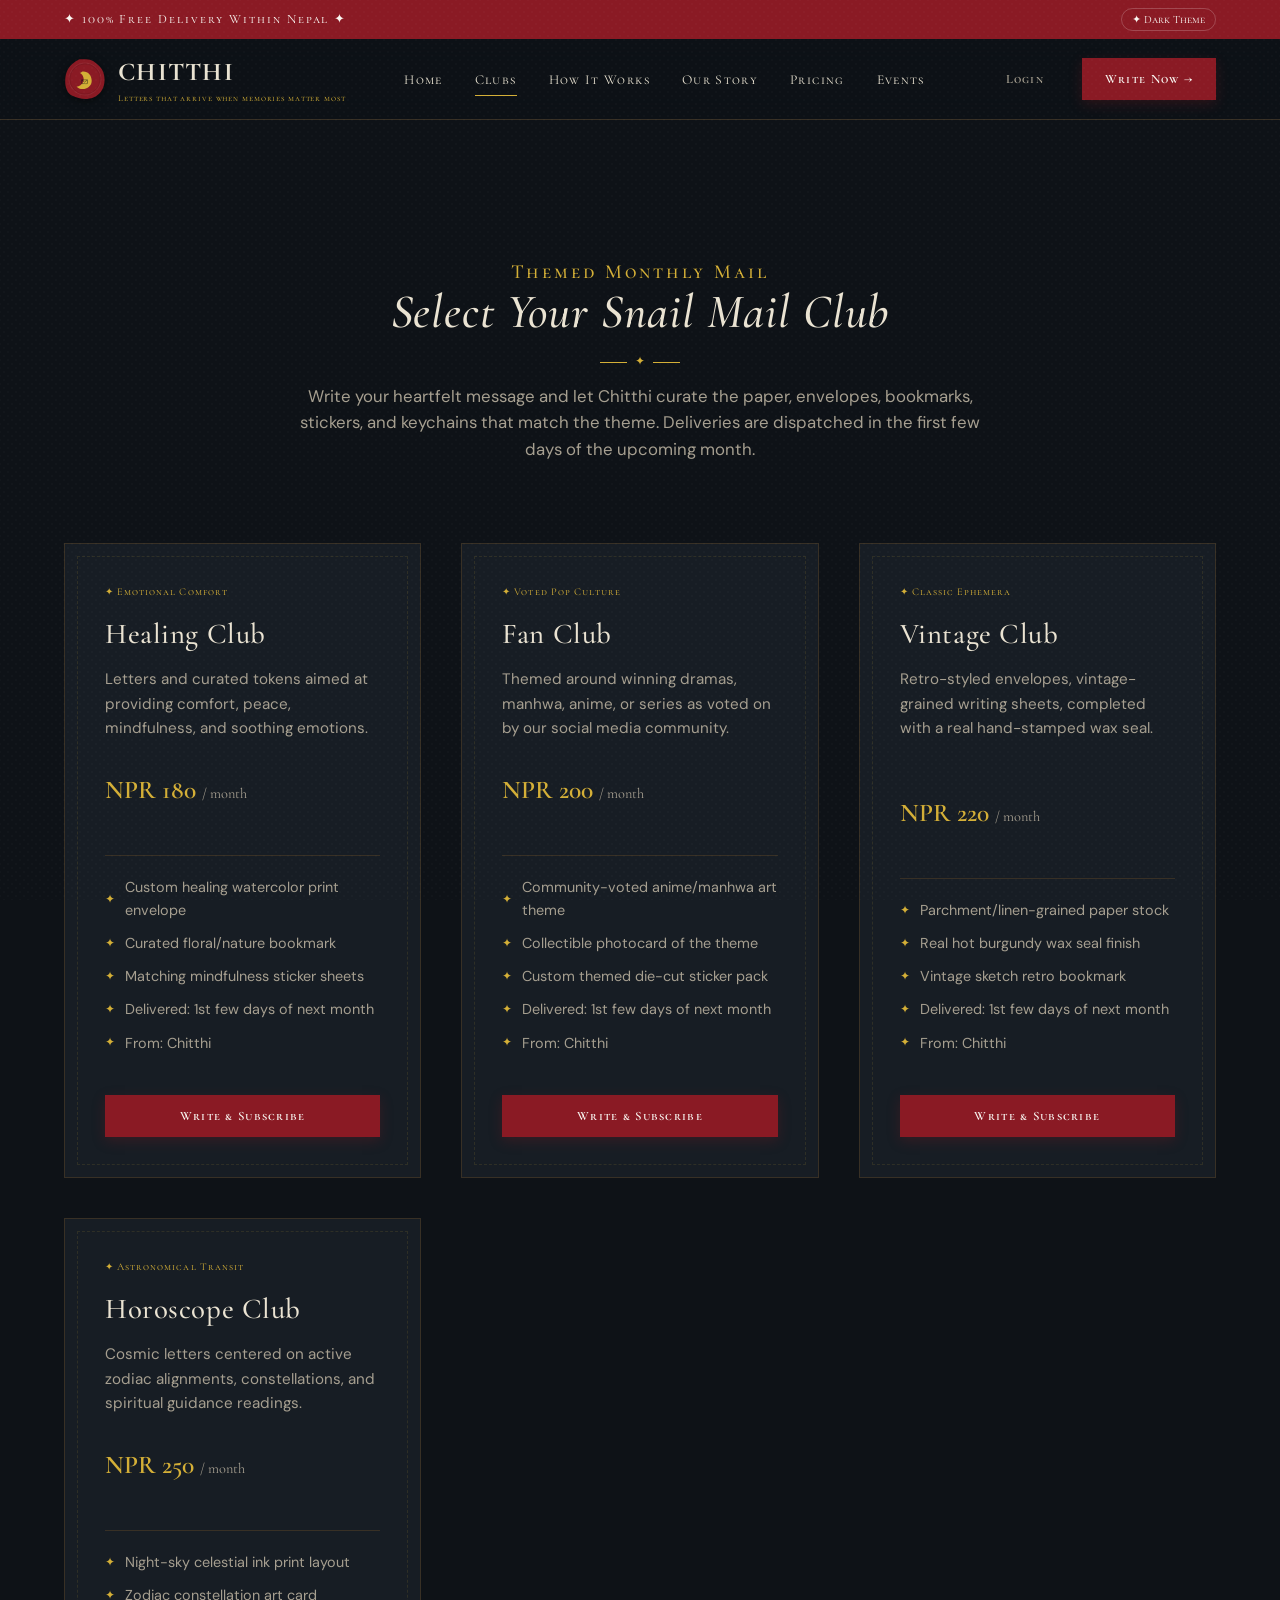
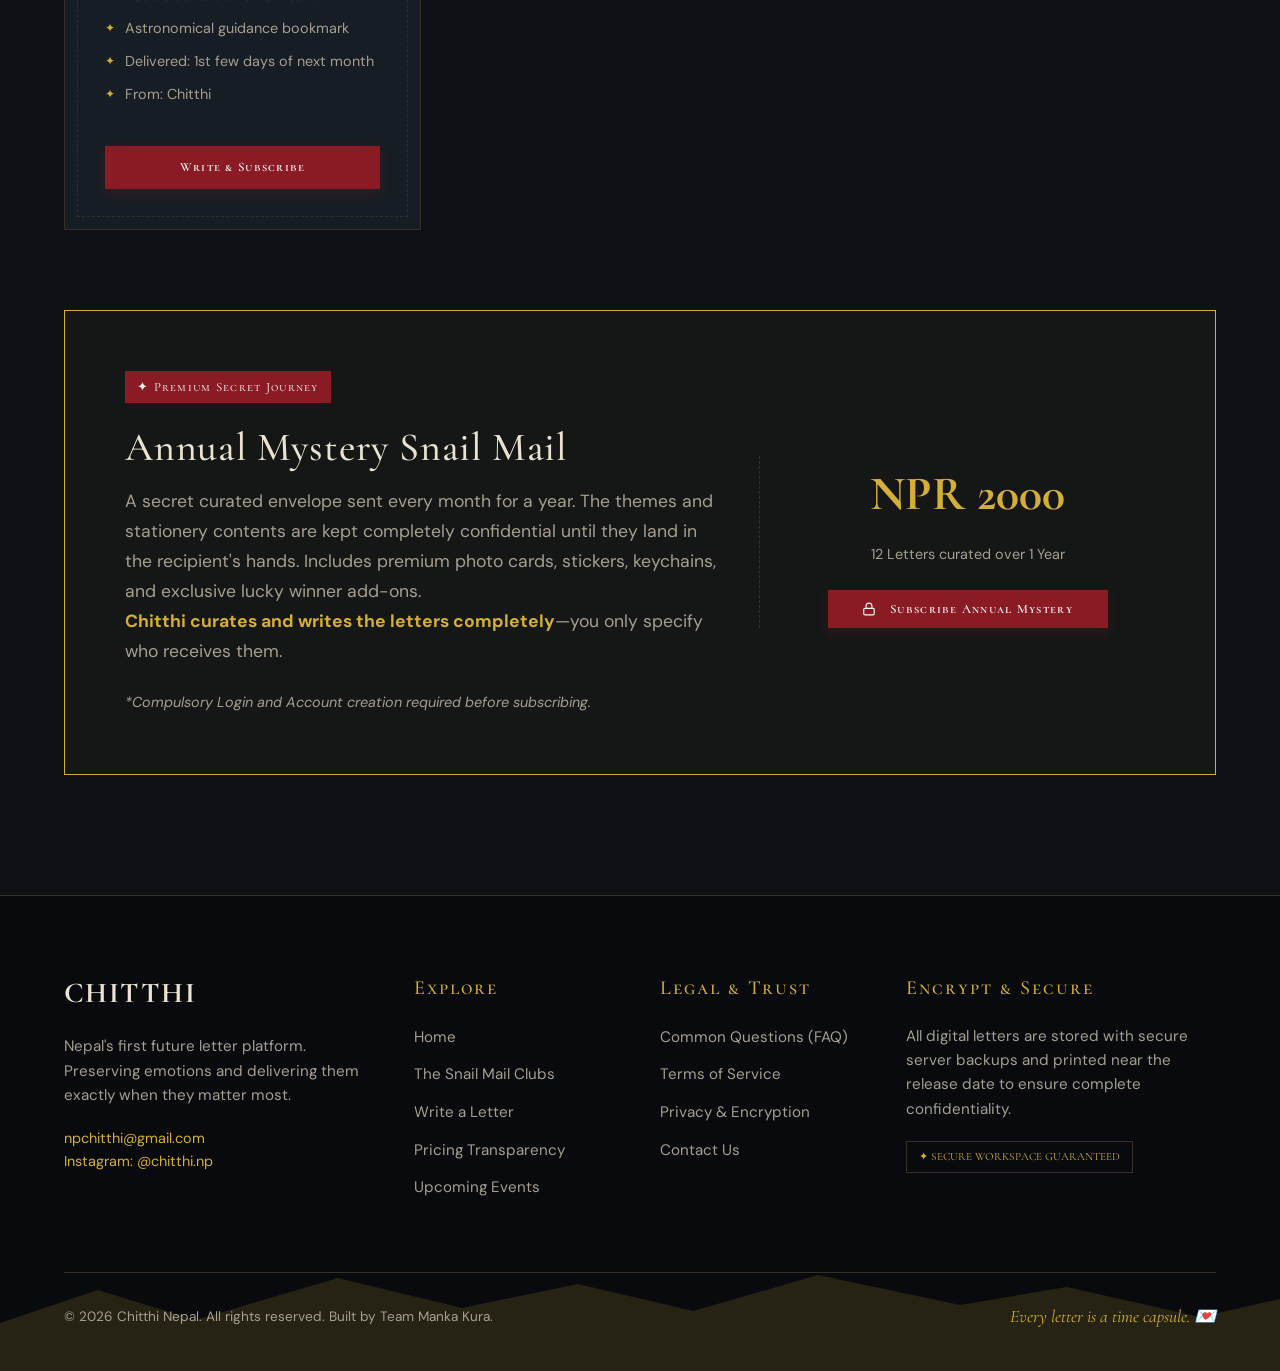
==== clubs.html @ 37e2d99e "Add files via upload" ====
<!DOCTYPE html>
<html lang="en">
<head>
  <meta charset="UTF-8">
  <meta name="viewport" content="width=device-width, initial-scale=1.0">
  <meta name="description" content="Choose your Snail Mail Club at Chitthi. Healing, Vintage, Horoscope, Fan Club, or the Annual Mystery Snail Mail.">
  <title>The Snail Mail Clubs — Chitthi</title>
  <link rel="stylesheet" href="style.css">
  <style>
    .clubs-hero {
      text-align: center;
      padding: 80px 0 40px 0;
    }
    .clubs-container {
      display: grid;
      grid-template-columns: repeat(auto-fit, minmax(340px, 1fr));
      gap: 40px;
      margin-top: 40px;
    }
    .club-detail-card {
      background-color: var(--bg-secondary);
      border: 1px solid var(--border-color);
      padding: 40px;
      position: relative;
      display: flex;
      flex-direction: column;
      height: 100%;
      transition: var(--transition-smooth);
    }
    .club-detail-card::after {
      content: "";
      position: absolute;
      top: 12px;
      left: 12px;
      right: 12px;
      bottom: 12px;
      border: 1px dashed rgba(var(--color-accent-rgb), 0.12);
      pointer-events: none;
    }
    .club-detail-card:hover {
      transform: translateY(-8px);
      border-color: var(--color-accent);
      box-shadow: 0 15px 35px var(--shadow-color);
    }
    .club-features {
      list-style: none;
      margin: 20px 0 30px 0;
      padding-top: 20px;
      border-top: 1px solid var(--border-color);
    }
    .club-features li {
      font-size: 0.9rem;
      color: var(--color-text-muted);
      margin-bottom: 10px;
      display: flex;
      align-items: center;
      gap: 10px;
    }
    .club-features li::before {
      content: "✦";
      color: var(--color-accent);
      font-size: 0.75rem;
    }
    
    /* Annual highlight panel styling */
    .annual-highlight-section {
      margin-top: 80px;
      padding: 60px;
      background-color: rgba(var(--color-accent-rgb), 0.03);
      border: 1px solid var(--color-accent);
      position: relative;
    }
    .annual-grid {
      display: grid;
      grid-template-columns: 1.2fr 0.8fr;
      gap: 40px;
      align-items: center;
    }
    .annual-badge {
      font-family: var(--font-sc);
      font-size: 0.8rem;
      background-color: var(--color-primary);
      color: #faf7f2;
      padding: 6px 12px;
      letter-spacing: 0.1em;
      display: inline-block;
      margin-bottom: 20px;
    }
    @media (max-width: 768px) {
      .annual-grid {
        grid-template-columns: 1fr;
      }
      .annual-highlight-section {
        padding: 30px;
      }
    }
  </style>
</head>
<body>

  <!-- Top Delivery Banner -->
  <div class="delivery-banner">
    <span>✦ 100% Free Delivery Within Nepal ✦</span>
    <button class="theme-switcher">✦ Dark Theme</button>
  </div>

  <!-- Navigation Bar -->
  <nav class="navbar">
    <div class="container navbar-container">
      <a href="index.html" class="logo-area">
        <svg viewBox="0 0 100 100" class="logo-icon-svg">
          <path d="M50 3 C65 2, 75 10, 85 20 C95 30, 98 45, 96 60 C94 75, 85 88, 70 94 C55 100, 35 98, 20 90 C5 82, 2 65, 3 50 C4 35, 10 20, 25 10 C40 0, 35 4, 50 3 Z" fill="var(--color-primary)"/>
          <circle cx="50" cy="50" r="38" fill="none" stroke="rgba(255, 255, 255, 0.15)" stroke-width="1.5" stroke-dasharray="2 1"/>
          <circle cx="50" cy="50" r="36" fill="none" stroke="rgba(0, 0, 0, 0.2)" stroke-width="1"/>
          <path d="M46 32 C58 32, 66 42, 66 54 C66 66, 56 74, 44 74 C34 74, 30 68, 30 68 C30 68, 38 68, 44 60 C50 52, 46 40, 38 36 C42 33, 44 32, 46 32 Z" fill="var(--color-accent)"/>
          <rect x="42" y="52" width="14" height="9" rx="1" fill="none" stroke="var(--bg-primary)" stroke-width="1"/>
          <path d="M42 52 L49 57.5 L56 52" fill="none" stroke="var(--bg-primary)" stroke-width="1"/>
          <path d="M57 38 L58.5 41 L61.5 41 L59 43 L60 46 L57 44 L54 46 L55 43 L52.5 41 L55.5 41 Z" fill="var(--color-accent)"/>
          <path d="M36 68 C40 68, 48 65, 54 58" fill="none" stroke="var(--color-accent)" stroke-width="0.8"/>
          <path d="M42 66 C42 64, 45 64, 45 66 Z" fill="var(--color-accent)"/>
          <path d="M48 63 C47 61, 50 61, 50 63 Z" fill="var(--color-accent)"/>
          <path d="M52 60 C51 58, 54 58, 54 60 Z" fill="var(--color-accent)"/>
        </svg>
        <div>
          <span class="logo-text">CHITTHI</span>
          <span class="logo-subtext">Letters that arrive when memories matter most</span>
        </div>
      </a>

      <ul class="nav-menu">
        <li><a href="index.html" class="nav-link">Home</a></li>
        <li><a href="clubs.html" class="nav-link active">Clubs</a></li>
        <li><a href="how-it-works.html" class="nav-link">How It Works</a></li>
        <li><a href="story.html" class="nav-link">Our Story</a></li>
        <li><a href="pricing.html" class="nav-link">Pricing</a></li>
        <li><a href="events.html" class="nav-link">Events</a></li>
      </ul>

      <div class="nav-actions">
        <button class="btn btn-ghost auth-trigger">Login</button>
        <a href="write.html" class="btn btn-primary">Write Now &rarr;</a>
        <button class="mobile-nav-toggle" aria-label="Toggle Navigation">
          <span></span>
          <span></span>
          <span></span>
        </button>
      </div>
    </div>
  </nav>

  <!-- Main Clubs Content -->
  <main class="container section-padding" style="padding-top: 60px;">
    <div class="clubs-hero">
      <h4 style="color: var(--color-accent); font-family: var(--font-sc); letter-spacing: 0.15em;">Themed Monthly Mail</h4>
      <h2 style="font-size: 3rem;">Select Your Snail Mail Club</h2>
      <div class="section-divider-line"></div>
      <p style="max-width: 700px; margin: 20px auto 0 auto;">
        Write your heartfelt message and let Chitthi curate the paper, envelopes, bookmarks, stickers, and keychains that match the theme. Deliveries are dispatched in the first few days of the upcoming month.
      </p>
    </div>

    <!-- 4 Cards Grid -->
    <div class="clubs-container">
      
      <!-- Healing Club -->
      <div class="club-detail-card">
        <span class="club-card-badge">✦ Emotional Comfort</span>
        <h3 class="club-card-title">Healing Club</h3>
        <p class="club-card-description">Letters and curated tokens aimed at providing comfort, peace, mindfulness, and soothing emotions.</p>
        <div class="club-card-price">NPR 180 <span style="font-size: 0.9rem; font-weight: normal; color: var(--color-text-muted);">/ month</span></div>
        
        <ul class="club-features">
          <li>Custom healing watercolor print envelope</li>
          <li>Curated floral/nature bookmark</li>
          <li>Matching mindfulness sticker sheets</li>
          <li>Delivered: 1st few days of next month</li>
          <li>From: Chitthi</li>
        </ul>
        
        <a href="write.html?club=healing" class="btn btn-primary" style="margin-top: auto; width: 100%;">Write & Subscribe</a>
      </div>

      <!-- Fan Club -->
      <div class="club-detail-card">
        <span class="club-card-badge">✦ Voted Pop Culture</span>
        <h3 class="club-card-title">Fan Club</h3>
        <p class="club-card-description">Themed around winning dramas, manhwa, anime, or series as voted on by our social media community.</p>
        <div class="club-card-price">NPR 200 <span style="font-size: 0.9rem; font-weight: normal; color: var(--color-text-muted);">/ month</span></div>
        
        <ul class="club-features">
          <li>Community-voted anime/manhwa art theme</li>
          <li>Collectible photocard of the theme</li>
          <li>Custom themed die-cut sticker pack</li>
          <li>Delivered: 1st few days of next month</li>
          <li>From: Chitthi</li>
        </ul>
        
        <a href="write.html?club=fan" class="btn btn-primary" style="margin-top: auto; width: 100%;">Write & Subscribe</a>
      </div>

      <!-- Vintage Club -->
      <div class="club-detail-card">
        <span class="club-card-badge">✦ Classic Ephemera</span>
        <h3 class="club-card-title">Vintage Club</h3>
        <p class="club-card-description">Retro-styled envelopes, vintage-grained writing sheets, completed with a real hand-stamped wax seal.</p>
        <div class="club-card-price">NPR 220 <span style="font-size: 0.9rem; font-weight: normal; color: var(--color-text-muted);">/ month</span></div>
        
        <ul class="club-features">
          <li>Parchment/linen-grained paper stock</li>
          <li>Real hot burgundy wax seal finish</li>
          <li>Vintage sketch retro bookmark</li>
          <li>Delivered: 1st few days of next month</li>
          <li>From: Chitthi</li>
        </ul>
        
        <a href="write.html?club=vintage" class="btn btn-primary" style="margin-top: auto; width: 100%;">Write & Subscribe</a>
      </div>

      <!-- Horoscope Club -->
      <div class="club-detail-card">
        <span class="club-card-badge">✦ Astronomical Transit</span>
        <h3 class="club-card-title">Horoscope Club</h3>
        <p class="club-card-description">Cosmic letters centered on active zodiac alignments, constellations, and spiritual guidance readings.</p>
        <div class="club-card-price">NPR 250 <span style="font-size: 0.9rem; font-weight: normal; color: var(--color-text-muted);">/ month</span></div>
        
        <ul class="club-features">
          <li>Night-sky celestial ink print layout</li>
          <li>Zodiac constellation art card</li>
          <li>Astronomical guidance bookmark</li>
          <li>Delivered: 1st few days of next month</li>
          <li>From: Chitthi</li>
        </ul>
        
        <a href="write.html?club=horoscope" class="btn btn-primary" style="margin-top: auto; width: 100%;">Write & Subscribe</a>
      </div>

    </div>

    <!-- Annual Subscription Highlight Panel -->
    <div class="annual-highlight-section">
      <div class="annual-grid">
        <div>
          <span class="annual-badge">✦ Premium Secret Journey</span>
          <h2 style="font-size: 2.5rem; margin-bottom: 16px; font-style: normal;">Annual Mystery Snail Mail</h2>
          <p style="font-size: 1.1rem; line-height: 1.7; margin-bottom: 24px;">
            A secret curated envelope sent every month for a year. The themes and stationery contents are kept completely confidential until they land in the recipient's hands. Includes premium photo cards, stickers, keychains, and exclusive lucky winner add-ons. 
            <br><strong style="color: var(--color-accent);">Chitthi curates and writes the letters completely</strong>—you only specify who receives them.
          </p>
          <p style="font-size: 0.9rem; font-style: italic; color: var(--color-text-muted);">
            *Compulsory Login and Account creation required before subscribing.
          </p>
        </div>
        <div style="text-align: center; border-left: 1px dashed var(--border-color); padding-left: 20px;">
          <div style="font-family: var(--font-display); font-size: 3rem; color: var(--color-accent); font-weight: bold; margin-bottom: 10px;">NPR 2000</div>
          <p style="font-size: 0.9rem; margin-bottom: 24px; color: var(--color-text-muted);">12 Letters curated over 1 Year</p>
          <button id="annual-sub-btn" class="btn btn-primary" style="width: 100%; max-width: 280px; gap: 8px;">
            <svg width="14" height="14" viewBox="0 0 24 24" fill="none" stroke="currentColor" stroke-width="2" style="margin-right: 6px;">
              <rect x="3" y="11" width="18" height="11" rx="2" ry="2"></rect>
              <path d="M7 11V7a5 5 0 0 1 10 0v4"></path>
            </svg>
            Subscribe Annual Mystery
          </button>
        </div>
      </div>
    </div>
  </main>

  <!-- Footer -->
  <footer class="footer">
    <svg viewBox="0 0 1440 200" class="mountain-silhouette" preserveAspectRatio="none">
      <path d="M0,200 L1440,200 L1440,80 L1350,110 L1200,60 L1080,90 L920,40 L780,100 L650,55 L520,95 L380,45 L220,115 L110,65 L0,120 Z"/>
    </svg>
    <div class="container footer-grid">
      <div class="footer-col">
        <h4 style="font-family: var(--font-display); font-size: 1.8rem; letter-spacing: 0.05em; font-weight: bold; color: var(--color-text);">CHITTHI</h4>
        <p>Nepal's first future letter platform. Preserving emotions and delivering them exactly when they matter most.</p>
        <p style="font-size: 0.9rem; color: var(--color-accent);">npchitthi@gmail.com<br>Instagram: @chitthi.np</p>
      </div>
      <div class="footer-col">
        <h4>Explore</h4>
        <ul class="footer-links">
          <li><a href="index.html">Home</a></li>
          <li><a href="clubs.html">The Snail Mail Clubs</a></li>
          <li><a href="write.html">Write a Letter</a></li>
          <li><a href="pricing.html">Pricing Transparency</a></li>
          <li><a href="events.html">Upcoming Events</a></li>
        </ul>
      </div>
      <div class="footer-col">
        <h4>Legal & Trust</h4>
        <ul class="footer-links">
          <li><a href="faq.html">Common Questions (FAQ)</a></li>
          <li><a href="terms.html">Terms of Service</a></li>
          <li><a href="privacy.html">Privacy & Encryption</a></li>
          <li><a href="contact.html">Contact Us</a></li>
        </ul>
      </div>
      <div class="footer-col">
        <h4>Encrypt & Secure</h4>
        <p>All digital letters are stored with secure server backups and printed near the release date to ensure complete confidentiality.</p>
        <span style="font-family: var(--font-sc); font-size: 0.7rem; color: var(--color-accent); border: 1px solid var(--border-color); padding: 6px 12px; display: inline-block;">✦ SECURE WORKSPACE GUARANTEED</span>
      </div>
    </div>
    <div class="container footer-bottom">
      <span class="footer-copy">&copy; 2026 Chitthi Nepal. All rights reserved. Built by Team Manka Kura.</span>
      <span class="footer-tagline">Every letter is a time capsule. 💌</span>
    </div>
  </footer>

  <script src="main.js"></script>
  <script>
    document.getElementById('annual-sub-btn').addEventListener('click', (e) => {
      e.preventDefault();
      const loggedIn = localStorage.getItem('userLoggedIn') === 'true';
      if (loggedIn) {
        // Redirect to writing page with annual theme
        window.location.href = 'write.html?club=annual';
      } else {
        // Trigger login modal
        alert('Compulsory sign up / login is required to subscribe to the Annual Mystery Snail Mail.');
        const modal = document.getElementById('auth-modal');
        if (modal) modal.classList.add('active');
      }
    });

    // Listen to changes in auth status to update button
    window.addEventListener('authChanged', updateAnnualButton);
    window.addEventListener('DOMContentLoaded', updateAnnualButton);

    function updateAnnualButton() {
      const loggedIn = localStorage.getItem('userLoggedIn') === 'true';
      const btn = document.getElementById('annual-sub-btn');
      if (loggedIn) {
        btn.innerHTML = `
          <svg width="14" height="14" viewBox="0 0 24 24" fill="none" stroke="currentColor" stroke-width="2" style="margin-right: 6px;">
            <path d="M21 2l-2 2m-7.61 7.61a5.5 5.5 0 1 1-7.778 7.778 5.5 5.5 0 0 1 7.777-7.777zm0 0L22 2"></path>
          </svg>
          Configure Annual Mystery &rarr;
        `;
      } else {
        btn.innerHTML = `
          <svg width="14" height="14" viewBox="0 0 24 24" fill="none" stroke="currentColor" stroke-width="2" style="margin-right: 6px;">
            <rect x="3" y="11" width="18" height="11" rx="2" ry="2"></rect>
            <path d="M7 11V7a5 5 0 0 1 10 0v4"></path>
          </svg>
          Subscribe Annual Mystery
        `;
      }
    }
  </script>
</body>
</html>
---- style.css ----
/* 
   CHITTHI - Nepal's First Future Letter Platform
   Design Style: Old Money Luxury / Dark Academia
   Primary Fonts: Cormorant Garamond, Cormorant SC, DM Sans
*/

/* Font Imports */
@import url('https://fonts.googleapis.com/css2?family=Cormorant+Garamond:ital,wght@0,300;0,400;0,500;0,600;0,700;1,400&family=Cormorant+SC:wght@400;500;600;700&family=DM+Sans:wght@400;500;700&display=swap');

/* Color Palettes & Custom Properties */
:root {
  /* Default Theme: Dark Academia */
  --bg-primary: #0e1217;
  --bg-secondary: #171d24;
  --color-primary: #8a1a24;       /* Rich Wax-Seal Burgundy */
  --color-primary-rgb: 138, 26, 36;
  --color-accent: #d4af37;        /* Antique Gold */
  --color-accent-rgb: 212, 175, 55;
  --color-accent-hover: #b8902e;
  --color-text: #eae3d2;          /* Warm Ivory */
  --color-text-muted: #a69f90;
  --border-color: #383025;
  --shadow-color: rgba(0, 0, 0, 0.5);
  --paper-grain: rgba(255, 255, 255, 0.02);
  
  --font-display: 'Cormorant Garamond', serif;
  --font-sc: 'Cormorant SC', serif;
  --font-body: 'DM Sans', sans-serif;
  --transition-smooth: all 0.4s cubic-bezier(0.16, 1, 0.3, 1);
  --container-max: 1200px;
}

[data-theme="light"] {
  /* Light Theme: Royal Library */
  --bg-primary: #faf7f2;
  --bg-secondary: #f4eee3;
  --color-primary: #6b121c;
  --color-primary-rgb: 107, 18, 28;
  --color-accent: #aa8220;
  --color-accent-rgb: 170, 130, 32;
  --color-accent-hover: #8f6c18;
  --color-text: #26201e;
  --color-text-muted: #70655d;
  --border-color: #dcd2c1;
  --shadow-color: rgba(44, 30, 20, 0.08);
  --paper-grain: rgba(0, 0, 0, 0.015);
}

/* Base Styles & Resets */
*, *::before, *::after {
  box-sizing: border-box;
  margin: 0;
  padding: 0;
}

html {
  scroll-behavior: smooth;
  font-size: 16px;
}

body {
  background-color: var(--bg-primary);
  color: var(--color-text);
  font-family: var(--font-body);
  line-height: 1.6;
  -webkit-font-smoothing: antialiased;
  position: relative;
  overflow-x: hidden;
  transition: background-color 0.5s ease, color 0.5s ease;
}

/* Subtle Paper Texture Overlay */
body::before {
  content: "";
  position: fixed;
  top: 0;
  left: 0;
  width: 100vw;
  height: 100vh;
  background-image: 
    radial-gradient(var(--paper-grain) 1px, transparent 0),
    radial-gradient(var(--paper-grain) 1.5px, transparent 0);
  background-size: 8px 8px;
  background-position: 0 0, 4px 4px;
  pointer-events: none;
  z-index: 9999;
}

/* Typography */
h1, h2, h3, h4, h5, h6 {
  font-family: var(--font-display);
  font-weight: 500;
  letter-spacing: 0.02em;
  line-height: 1.2;
}

h1 { font-size: clamp(2.5rem, 6vw, 4.5rem); }
h2 { font-size: clamp(2rem, 4vw, 3rem); font-style: italic; }
h3 { font-size: clamp(1.5rem, 2.5vw, 2rem); }
h4 { font-size: 1.25rem; font-family: var(--font-sc); letter-spacing: 0.1em; }

p {
  color: var(--color-text-muted);
  font-size: 1.05rem;
}

a {
  color: inherit;
  text-decoration: none;
  transition: var(--transition-smooth);
}

/* Global Layout Components */
.container {
  width: 90%;
  max-width: var(--container-max);
  margin: 0 auto;
}

/* Top Delivery Banner */
.delivery-banner {
  background-color: var(--color-primary);
  color: #faf7f2;
  font-family: var(--font-sc);
  font-size: 0.8rem;
  letter-spacing: 0.15em;
  padding: 8px 5%;
  text-align: center;
  position: relative;
  z-index: 1000;
  display: flex;
  justify-content: space-between;
  align-items: center;
}

.banner-text {
  flex-grow: 1;
  text-align: center;
}

.theme-switcher {
  background: none;
  border: 1px solid rgba(255, 255, 255, 0.2);
  color: #faf7f2;
  font-family: var(--font-sc);
  font-size: 0.7rem;
  padding: 4px 10px;
  cursor: pointer;
  border-radius: 20px;
  transition: var(--transition-smooth);
  display: flex;
  align-items: center;
  gap: 6px;
}

.theme-switcher:hover {
  background-color: rgba(255, 255, 255, 0.1);
  border-color: var(--color-accent);
}

/* Navigation Bar */
.navbar {
  position: sticky;
  top: 0;
  background-color: rgba(14, 18, 23, 0.85);
  backdrop-filter: blur(12px);
  -webkit-backdrop-filter: blur(12px);
  border-bottom: 1px solid var(--border-color);
  z-index: 999;
  transition: var(--transition-smooth);
}

[data-theme="light"] .navbar {
  background-color: rgba(250, 247, 242, 0.85);
}

.navbar-container {
  display: flex;
  justify-content: space-between;
  align-items: center;
  height: 80px;
}

/* Elegant Logo Styles */
.logo-area {
  display: flex;
  align-items: center;
  gap: 12px;
}

.logo-icon-svg {
  width: 42px;
  height: 42px;
  fill: var(--color-primary);
  filter: drop-shadow(0 2px 4px var(--shadow-color));
}

.logo-text {
  font-family: var(--font-display);
  font-size: 1.6rem;
  letter-spacing: 0.05em;
  font-weight: 700;
  color: var(--color-text);
}

.logo-subtext {
  font-family: var(--font-sc);
  font-size: 0.55rem;
  letter-spacing: 0.1em;
  display: block;
  color: var(--color-accent);
}

/* Nav Menu Links */
.nav-menu {
  display: flex;
  list-style: none;
  gap: 2rem;
  align-items: center;
}

.nav-link {
  font-family: var(--font-sc);
  font-size: 0.85rem;
  letter-spacing: 0.1em;
  position: relative;
  padding: 8px 0;
}

.nav-link::after {
  content: "";
  position: absolute;
  bottom: 0;
  left: 0;
  width: 0;
  height: 1px;
  background-color: var(--color-accent);
  transition: var(--transition-smooth);
}

.nav-link:hover::after,
.nav-link.active::after {
  width: 100%;
}

.nav-link:hover {
  color: var(--color-accent);
}

/* Nav Right / CTAs */
.nav-actions {
  display: flex;
  gap: 1rem;
  align-items: center;
}

.btn {
  font-family: var(--font-sc);
  font-size: 0.8rem;
  letter-spacing: 0.1em;
  padding: 10px 22px;
  border-radius: 0;
  cursor: pointer;
  transition: var(--transition-smooth);
  display: inline-flex;
  align-items: center;
  justify-content: center;
  font-weight: 600;
  border: 1px solid transparent;
}

.btn-primary {
  background-color: var(--color-primary);
  color: #faf7f2;
  border: 1px solid var(--color-primary);
  box-shadow: 0 4px 12px rgba(var(--color-primary-rgb), 0.25);
}

.btn-primary:hover {
  background-color: transparent;
  color: var(--color-primary);
  border-color: var(--color-primary);
  transform: translateY(-2px);
}

.btn-secondary {
  background-color: transparent;
  border-color: var(--color-accent);
  color: var(--color-accent);
}

.btn-secondary:hover {
  background-color: var(--color-accent);
  color: var(--bg-primary);
  transform: translateY(-2px);
  box-shadow: 0 4px 12px rgba(var(--color-accent-rgb), 0.2);
}

.btn-ghost {
  background: none;
  border: none;
  color: var(--color-text-muted);
}

.btn-ghost:hover {
  color: var(--color-accent);
}

/* Mobile Nav Toggle */
.mobile-nav-toggle {
  display: none;
  background: none;
  border: none;
  cursor: pointer;
  padding: 8px;
}

.mobile-nav-toggle span {
  display: block;
  width: 25px;
  height: 2px;
  background-color: var(--color-text);
  margin: 5px 0;
  transition: var(--transition-smooth);
}

/* Section Decor & Dividers */
.section-padding {
  padding: 120px 0;
}

.section-header {
  text-align: center;
  margin-bottom: 60px;
}

.section-header h2 {
  margin-bottom: 12px;
}

.section-divider-line {
  width: 80px;
  height: 1px;
  background-color: var(--color-accent);
  margin: 20px auto 0 auto;
  position: relative;
}

.section-divider-line::after {
  content: "✦";
  position: absolute;
  top: 50%;
  left: 50%;
  transform: translate(-50%, -50%);
  background-color: var(--bg-primary);
  color: var(--color-accent);
  padding: 0 8px;
  font-size: 0.75rem;
  transition: background-color 0.5s ease;
}

/* Hero Section */
.hero-section {
  min-height: calc(100vh - 120px);
  display: flex;
  align-items: center;
  position: relative;
  overflow: hidden;
  padding: 60px 0;
}

.hero-grid {
  display: grid;
  grid-template-columns: 1.1fr 0.9fr;
  gap: 40px;
  align-items: center;
}

.hero-tagline {
  font-family: var(--font-sc);
  color: var(--color-accent);
  font-size: 0.9rem;
  letter-spacing: 0.2em;
  margin-bottom: 20px;
  display: block;
}

.hero-title {
  margin-bottom: 24px;
}

.hero-description {
  font-size: 1.2rem;
  margin-bottom: 40px;
  max-width: 500px;
}

.hero-ctas {
  display: flex;
  gap: 1.5rem;
}

/* Floating Wax Seal Logo Animation on Hero */
.hero-visual {
  display: flex;
  justify-content: center;
  align-items: center;
  position: relative;
}

.floating-wax-seal {
  width: min(320px, 80%);
  height: auto;
  animation: float-slow 8s ease-in-out infinite;
  filter: drop-shadow(0 15px 30px rgba(0,0,0,0.4));
}

@keyframes float-slow {
  0%, 100% { transform: translateY(0) rotate(0deg); }
  50% { transform: translateY(-15px) rotate(2deg); }
}

/* Featured Clubs Grid */
.clubs-grid {
  display: grid;
  grid-template-columns: repeat(auto-fit, minmax(260px, 1fr));
  gap: 30px;
}

.club-card {
  background-color: var(--bg-secondary);
  border: 1px solid var(--border-color);
  padding: 40px 30px;
  text-align: center;
  position: relative;
  transition: var(--transition-smooth);
  display: flex;
  flex-direction: column;
  height: 100%;
}

.club-card::after {
  content: "";
  position: absolute;
  top: 10px;
  left: 10px;
  right: 10px;
  bottom: 10px;
  border: 1px dashed rgba(var(--color-accent-rgb), 0.15);
  pointer-events: none;
  transition: var(--transition-smooth);
}

.club-card:hover {
  transform: translateY(-8px);
  border-color: var(--color-accent);
  box-shadow: 0 15px 35px var(--shadow-color);
}

.club-card:hover::after {
  border-color: rgba(var(--color-accent-rgb), 0.4);
}

.club-card-badge {
  font-family: var(--font-sc);
  font-size: 0.65rem;
  color: var(--color-accent);
  letter-spacing: 0.1em;
  margin-bottom: 16px;
  display: inline-block;
}

.club-card-title {
  font-size: 1.8rem;
  margin-bottom: 16px;
  color: var(--color-text);
}

.club-card-description {
  font-size: 0.95rem;
  margin-bottom: 30px;
  flex-grow: 1;
}

.club-card-price {
  font-family: var(--font-display);
  font-size: 1.6rem;
  color: var(--color-accent);
  margin-bottom: 24px;
  font-weight: 600;
}

.club-card-meta {
  font-family: var(--font-sc);
  font-size: 0.7rem;
  letter-spacing: 0.05em;
  color: var(--color-text-muted);
  margin-top: 12px;
}

/* How It Works Summary Teaser */
.steps-timeline {
  display: grid;
  grid-template-columns: repeat(3, 1fr);
  gap: 40px;
  margin-bottom: 60px;
  position: relative;
}

.step-item {
  text-align: center;
  position: relative;
  padding: 0 20px;
}

.step-num {
  font-family: var(--font-sc);
  font-size: 1.1rem;
  color: var(--color-accent);
  width: 50px;
  height: 50px;
  border: 1px solid var(--border-color);
  border-radius: 50%;
  display: inline-flex;
  align-items: center;
  justify-content: center;
  margin-bottom: 24px;
  background-color: var(--bg-primary);
  position: relative;
  z-index: 2;
  transition: var(--transition-smooth);
}

.step-item:hover .step-num {
  border-color: var(--color-accent);
  background-color: var(--color-primary);
  color: #fff;
  box-shadow: 0 0 15px rgba(var(--color-accent-rgb), 0.3);
}

.step-title {
  font-size: 1.4rem;
  margin-bottom: 12px;
}

.step-desc {
  font-size: 0.95rem;
}

/* Testimonials / Quote Carousel style */
.quotes-container {
  max-width: 800px;
  margin: 0 auto;
  position: relative;
  overflow: hidden;
}

.quotes-track {
  display: flex;
  transition: transform 0.6s cubic-bezier(0.16, 1, 0.3, 1);
}

.quote-slide {
  min-width: 100%;
  padding: 20px 40px;
  text-align: center;
}

.quote-text {
  font-family: var(--font-display);
  font-size: 1.8rem;
  line-height: 1.4;
  margin-bottom: 24px;
  font-style: italic;
  color: var(--color-text);
}

.quote-author {
  font-family: var(--font-sc);
  font-size: 0.8rem;
  color: var(--color-accent);
  letter-spacing: 0.1em;
}

.quotes-nav {
  display: flex;
  justify-content: center;
  gap: 12px;
  margin-top: 30px;
}

.quote-dot {
  width: 8px;
  height: 8px;
  border-radius: 50%;
  background-color: var(--border-color);
  border: none;
  cursor: pointer;
  transition: var(--transition-smooth);
}

.quote-dot.active {
  background-color: var(--color-accent);
  transform: scale(1.3);
}

/* Split-screen Write A Letter page */
.write-layout {
  display: grid;
  grid-template-columns: 1.1fr 0.9fr;
  gap: 40px;
  align-items: start;
}

/* Custom Paper Stationery Preview */
.paper-preview-container {
  position: sticky;
  top: 100px;
  display: flex;
  flex-direction: column;
  gap: 20px;
}

.paper-sheet {
  background-color: #faf7f2;
  color: #2c2523;
  padding: 60px 50px;
  aspect-ratio: 1 / 1.414; /* A4 Ratio */
  box-shadow: 0 10px 30px rgba(0,0,0,0.15);
  position: relative;
  border: 1px solid #d9cdba;
  display: flex;
  flex-direction: column;
  overflow: hidden;
  transition: var(--transition-smooth);
}

.paper-sheet::before {
  content: "";
  position: absolute;
  top: 0;
  left: 0;
  width: 100%;
  height: 100%;
  background-image: 
    linear-gradient(rgba(44, 37, 35, 0.03) 1px, transparent 0);
  background-size: 100% 28px;
  margin-top: 48px;
  pointer-events: none;
}

/* Seal imprint icon overlay */
.paper-watermark {
  position: absolute;
  bottom: 40px;
  right: 40px;
  width: 64px;
  height: 64px;
  opacity: 0.12;
  pointer-events: none;
  fill: #6b121c;
}

.letter-to-from {
  font-family: var(--font-sc);
  font-size: 0.85rem;
  letter-spacing: 0.05em;
  margin-bottom: 24px;
  color: #5a4b47;
}

.letter-body-preview {
  font-family: var(--font-display);
  font-size: 1.25rem;
  line-height: 1.75;
  color: #2c2523;
  white-space: pre-wrap;
  word-wrap: break-word;
  flex-grow: 1;
  overflow-y: auto;
  padding-bottom: 20px;
}

/* Control Panel */
.control-panel {
  background-color: var(--bg-secondary);
  border: 1px solid var(--border-color);
  padding: 40px;
}

.control-group {
  margin-bottom: 30px;
}

.control-label {
  font-family: var(--font-sc);
  font-size: 0.8rem;
  letter-spacing: 0.1em;
  margin-bottom: 12px;
  display: block;
  color: var(--color-accent);
}

.form-input, .form-textarea, .form-select {
  width: 100%;
  background-color: var(--bg-primary);
  border: 1px solid var(--border-color);
  color: var(--color-text);
  font-family: var(--font-body);
  padding: 12px 16px;
  transition: var(--transition-smooth);
}

.form-input:focus, .form-textarea:focus, .form-select:focus {
  outline: none;
  border-color: var(--color-accent);
  box-shadow: 0 0 8px rgba(var(--color-accent-rgb), 0.15);
}

.form-textarea {
  min-height: 220px;
  resize: vertical;
}

/* Checkbox switches */
.option-checkbox-container {
  display: flex;
  align-items: center;
  gap: 12px;
  margin-bottom: 16px;
  cursor: pointer;
  user-select: none;
}

.option-checkbox-container input {
  display: none;
}

.custom-checkbox {
  width: 20px;
  height: 20px;
  border: 1px solid var(--border-color);
  display: inline-flex;
  align-items: center;
  justify-content: center;
  transition: var(--transition-smooth);
}

.option-checkbox-container input:checked + .custom-checkbox {
  background-color: var(--color-primary);
  border-color: var(--color-primary);
}

.option-checkbox-container input:checked + .custom-checkbox::after {
  content: "✓";
  color: #fff;
  font-size: 0.75rem;
}

/* Word Counter */
.word-counter-area {
  display: flex;
  justify-content: space-between;
  margin-top: 6px;
  font-size: 0.8rem;
  color: var(--color-text-muted);
}

/* Delivery options list */
.delivery-options-grid {
  display: grid;
  grid-template-columns: 1fr 1fr;
  gap: 12px;
  margin-bottom: 20px;
}

.delivery-card {
  border: 1px solid var(--border-color);
  background-color: var(--bg-primary);
  padding: 16px;
  cursor: pointer;
  transition: var(--transition-smooth);
  position: relative;
}

.delivery-card input {
  position: absolute;
  opacity: 0;
  cursor: pointer;
}

.delivery-card.active {
  border-color: var(--color-accent);
  background-color: rgba(var(--color-accent-rgb), 0.05);
}

.delivery-card-title {
  font-family: var(--font-sc);
  font-size: 0.75rem;
  letter-spacing: 0.05em;
  color: var(--color-text);
  margin-bottom: 4px;
}

.delivery-card-desc {
  font-size: 0.8rem;
  color: var(--color-text-muted);
}

/* Price Checkout Summary Panel */
.price-summary-panel {
  border-top: 1px solid var(--border-color);
  padding-top: 24px;
  margin-top: 30px;
}

.price-row {
  display: flex;
  justify-content: space-between;
  margin-bottom: 12px;
}

.price-row.total {
  font-family: var(--font-display);
  font-size: 1.8rem;
  color: var(--color-accent);
  font-weight: 600;
  border-top: 1px dashed var(--border-color);
  padding-top: 12px;
  margin-top: 12px;
}

/* How It Works Full Page Steps */
.how-step {
  display: grid;
  grid-template-columns: 1fr 1.2fr;
  gap: 60px;
  align-items: center;
  margin-bottom: 120px;
}

.how-step:nth-child(even) {
  direction: rtl;
}

.how-step:nth-child(even) .how-content {
  direction: ltr;
}

.how-step:last-child {
  margin-bottom: 0;
}

.how-media {
  background-color: var(--bg-secondary);
  border: 1px solid var(--border-color);
  aspect-ratio: 1.2 / 1;
  display: flex;
  align-items: center;
  justify-content: center;
  position: relative;
}

.how-media-inner {
  width: 90%;
  height: 90%;
  border: 1px dashed rgba(var(--color-accent-rgb), 0.15);
  display: flex;
  align-items: center;
  justify-content: center;
  color: var(--color-accent);
}

.how-badge {
  font-family: var(--font-sc);
  font-size: 0.8rem;
  color: var(--color-accent);
  letter-spacing: 0.15em;
  margin-bottom: 16px;
  display: block;
}

.how-step h3 {
  margin-bottom: 20px;
}

/* Modals (Authentication & Success) */
.modal-overlay {
  position: fixed;
  top: 0;
  left: 0;
  width: 100%;
  height: 100%;
  background-color: rgba(0,0,0,0.8);
  backdrop-filter: blur(8px);
  z-index: 10000;
  display: flex;
  align-items: center;
  justify-content: center;
  opacity: 0;
  pointer-events: none;
  transition: var(--transition-smooth);
}

.modal-overlay.active {
  opacity: 1;
  pointer-events: auto;
}

.modal-box {
  background-color: var(--bg-secondary);
  border: 1px solid var(--border-color);
  width: 90%;
  max-width: 450px;
  padding: 40px;
  position: relative;
  transform: translateY(20px);
  transition: var(--transition-smooth);
}

.modal-overlay.active .modal-box {
  transform: translateY(0);
}

.modal-close {
  position: absolute;
  top: 20px;
  right: 20px;
  background: none;
  border: none;
  font-size: 1.5rem;
  color: var(--color-text-muted);
  cursor: pointer;
  transition: var(--transition-smooth);
}

.modal-close:hover {
  color: var(--color-accent);
}

.modal-title {
  margin-bottom: 24px;
  text-align: center;
}

/* Footer Section */
.footer {
  background-color: #080a0e;
  border-top: 1px solid var(--border-color);
  padding: 80px 0 40px 0;
  position: relative;
  overflow: hidden;
}

[data-theme="light"] .footer {
  background-color: #ede7db;
}

.footer-grid {
  display: grid;
  grid-template-columns: 1.5fr 1fr 1fr 1.5fr;
  gap: 40px;
  margin-bottom: 60px;
  position: relative;
  z-index: 2;
}

.footer-col h4 {
  margin-bottom: 24px;
  color: var(--color-accent);
}

.footer-col p {
  font-size: 0.95rem;
  margin-bottom: 20px;
}

.footer-links {
  list-style: none;
}

.footer-links li {
  margin-bottom: 12px;
}

.footer-links a {
  font-size: 0.95rem;
  color: var(--color-text-muted);
}

.footer-links a:hover {
  color: var(--color-accent);
  padding-left: 5px;
}

.footer-bottom {
  border-top: 1px solid var(--border-color);
  padding-top: 30px;
  display: flex;
  justify-content: space-between;
  align-items: center;
  position: relative;
  z-index: 2;
}

.footer-copy {
  font-size: 0.85rem;
  color: var(--color-text-muted);
}

.footer-tagline {
  font-family: var(--font-display);
  font-style: italic;
  font-size: 1.1rem;
  color: var(--color-accent);
}

/* Nepal Mountain Silhouette SVG */
.mountain-silhouette {
  position: absolute;
  bottom: 0;
  left: 0;
  width: 100%;
  height: 120px;
  z-index: 1;
  pointer-events: none;
  opacity: 0.15;
  fill: var(--color-accent);
  transition: opacity 0.5s ease;
}

[data-theme="light"] .mountain-silhouette {
  opacity: 0.25;
}

/* Pricing Page Comparison Table */
.pricing-table-container {
  overflow-x: auto;
  margin-top: 60px;
}

.pricing-table {
  width: 100%;
  border-collapse: collapse;
  text-align: left;
}

.pricing-table th, .pricing-table td {
  padding: 16px 24px;
  border-bottom: 1px solid var(--border-color);
}

.pricing-table th {
  font-family: var(--font-sc);
  font-size: 0.85rem;
  letter-spacing: 0.05em;
  color: var(--color-accent);
}

.pricing-table td {
  font-size: 0.95rem;
  color: var(--color-text-muted);
}

.pricing-table tr:hover {
  background-color: rgba(var(--color-accent-rgb), 0.02);
}

/* Checkout step-by-step styles on write page */
.checkout-step {
  display: none;
}

.checkout-step.active {
  display: block;
  animation: fade-in-up 0.5s ease forwards;
}

@keyframes fade-in-up {
  from { opacity: 0; transform: translateY(10px); }
  to { opacity: 1; transform: translateY(0); }
}

.checkout-nav-bar {
  display: flex;
  justify-content: space-between;
  margin-bottom: 40px;
  border-bottom: 1px solid var(--border-color);
  padding-bottom: 12px;
}

.checkout-nav-item {
  font-family: var(--font-sc);
  font-size: 0.75rem;
  letter-spacing: 0.05em;
  color: var(--color-text-muted);
  position: relative;
  padding-bottom: 12px;
}

.checkout-nav-item.active {
  color: var(--color-accent);
}

.checkout-nav-item.active::after {
  content: "";
  position: absolute;
  bottom: -1px;
  left: 0;
  width: 100%;
  height: 2px;
  background-color: var(--color-accent);
}

/* Payment models selection list */
.payment-selector {
  display: grid;
  grid-template-columns: 1fr 1fr;
  gap: 20px;
  margin: 30px 0;
}

.payment-btn {
  border: 1px solid var(--border-color);
  background-color: var(--bg-primary);
  padding: 24px;
  text-align: center;
  cursor: pointer;
  transition: var(--transition-smooth);
  display: flex;
  flex-direction: column;
  align-items: center;
  gap: 12px;
}

.payment-btn img {
  height: 36px;
  object-fit: contain;
}

.payment-btn:hover, .payment-btn.active {
  border-color: var(--color-accent);
  background-color: rgba(var(--color-accent-rgb), 0.05);
}

.payment-btn-title {
  font-family: var(--font-sc);
  font-size: 0.8rem;
  letter-spacing: 0.05em;
}

/* Responsive Overrides */
@media (max-width: 991px) {
  .hero-grid {
    grid-template-columns: 1fr;
    text-align: center;
    gap: 60px;
  }
  .hero-description {
    margin-left: auto;
    margin-right: auto;
  }
  .hero-ctas {
    justify-content: center;
  }
  .steps-timeline {
    grid-template-columns: 1fr;
    gap: 30px;
  }
  .write-layout {
    grid-template-columns: 1fr;
  }
  .paper-preview-container {
    position: relative;
    top: 0;
  }
  .footer-grid {
    grid-template-columns: 1fr 1fr;
  }
  .how-step {
    grid-template-columns: 1fr;
    gap: 30px;
  }
}

@media (max-width: 768px) {
  .navbar-container {
    height: 70px;
  }
  .nav-menu {
    display: none;
    position: fixed;
    top: 70px;
    left: 0;
    width: 100%;
    background-color: var(--bg-secondary);
    border-bottom: 1px solid var(--border-color);
    flex-direction: column;
    padding: 30px 5%;
    gap: 1.5rem;
    z-index: 998;
  }
  .nav-menu.active {
    display: flex;
  }
  .mobile-nav-toggle {
    display: block;
  }
  .footer-grid {
    grid-template-columns: 1fr;
    gap: 30px;
  }
  .footer-bottom {
    flex-direction: column;
    gap: 20px;
    text-align: center;
  }
}
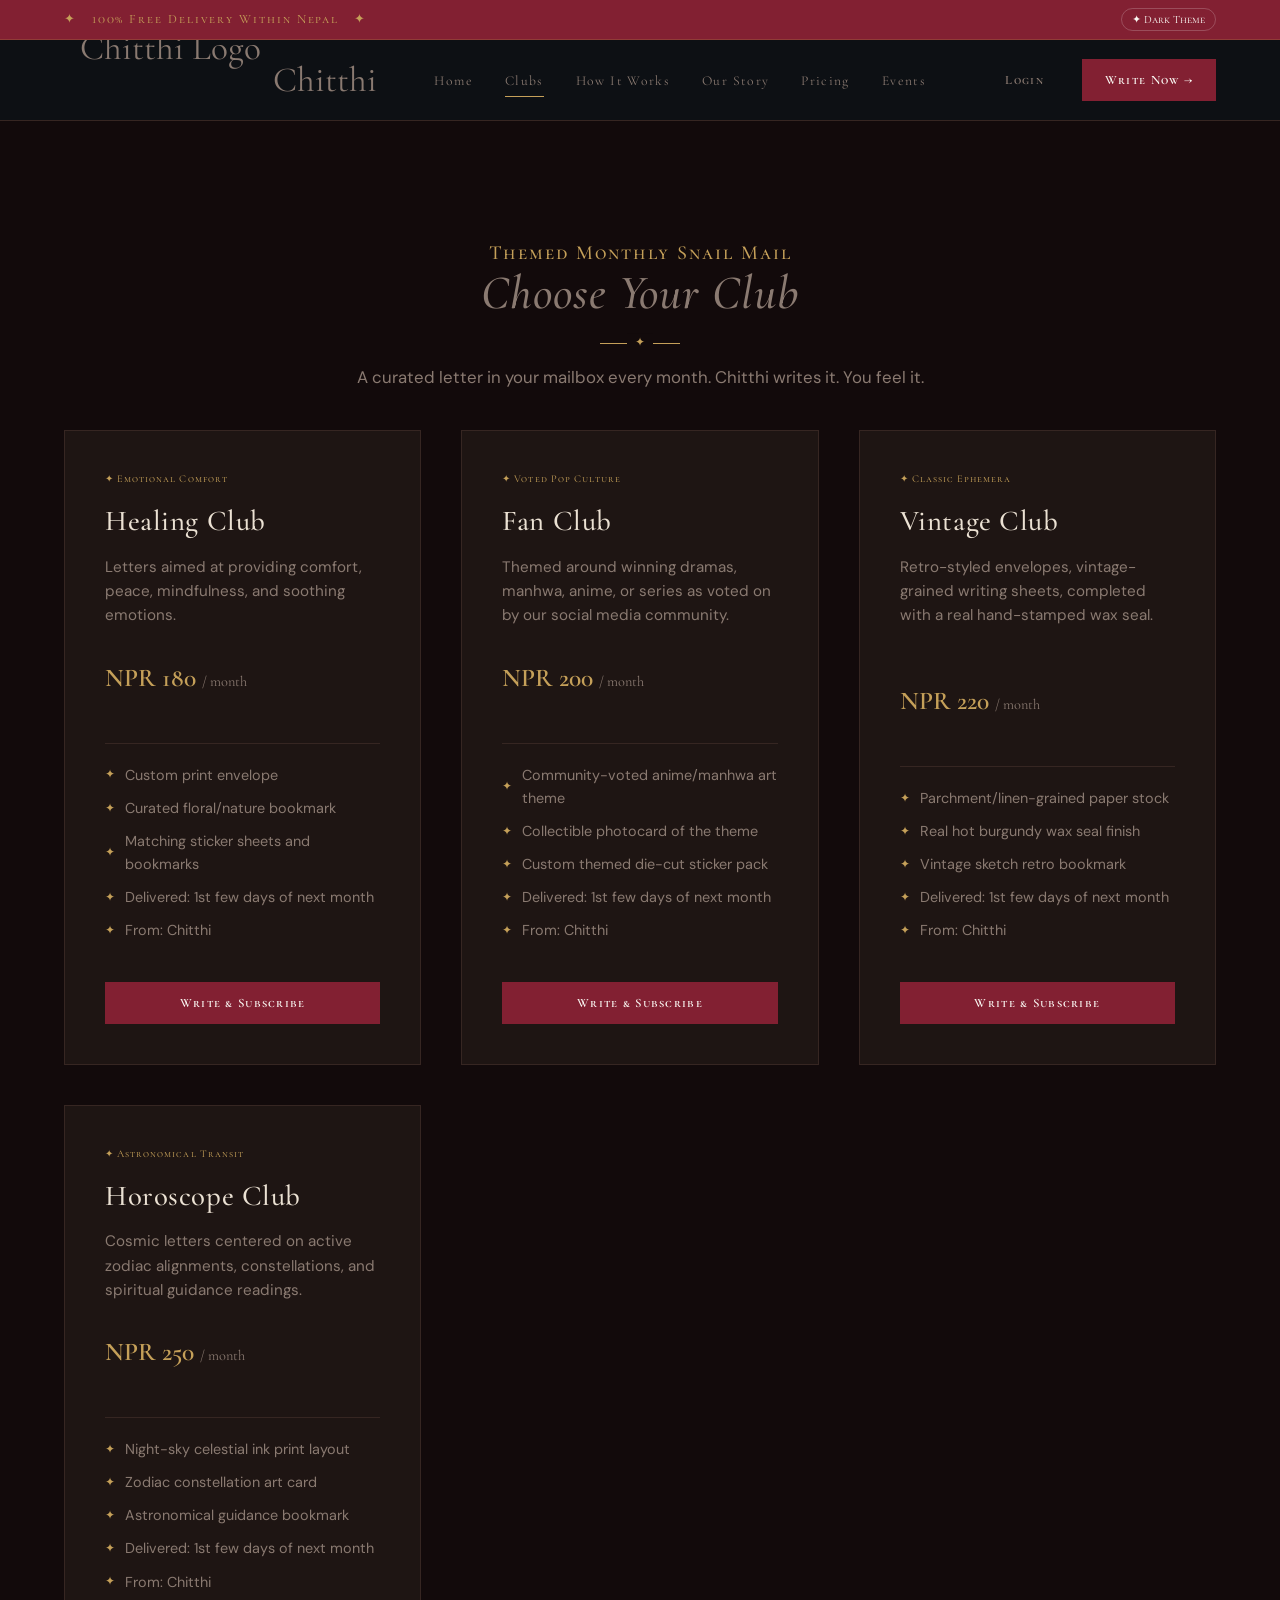
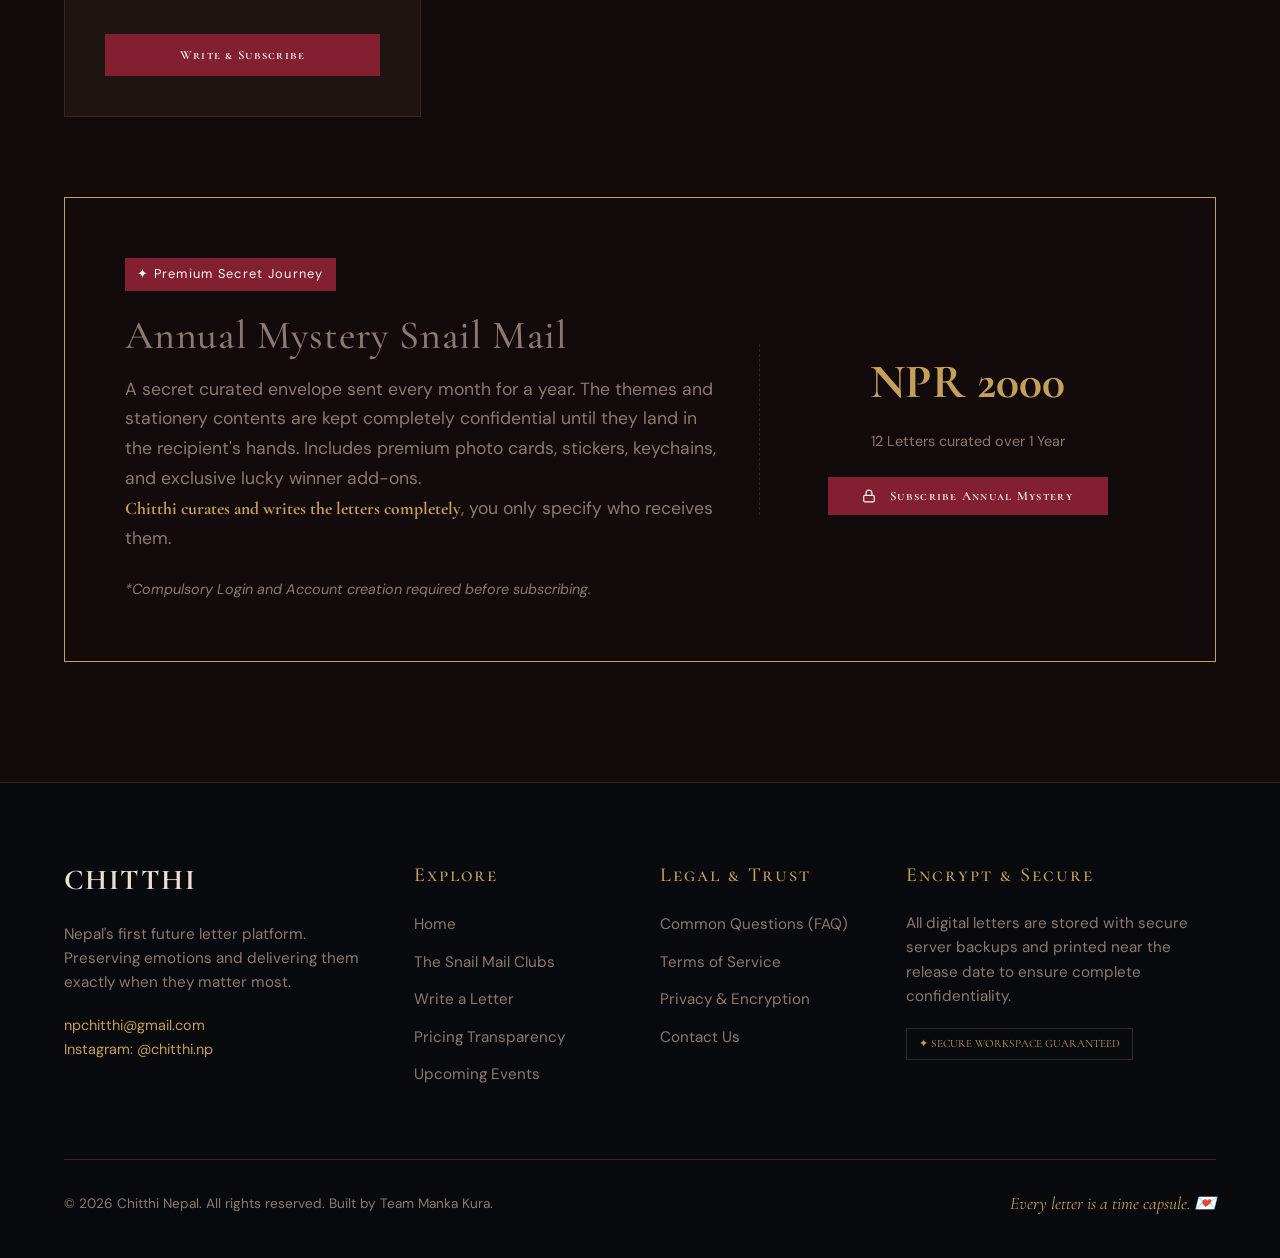
==== commit be7439ff: "Update clubs.html" ====
--- a/clubs.html
+++ b/clubs.html
@@ -5,11 +5,10 @@
   <meta name="viewport" content="width=device-width, initial-scale=1.0">
   <meta name="description" content="Choose your Snail Mail Club at Chitthi. Healing, Vintage, Horoscope, Fan Club, or the Annual Mystery Snail Mail.">
   <title>The Snail Mail Clubs — Chitthi</title>
-  <link rel="stylesheet" href="style.css">
+  <link rel="icon" type="image/png" href="images/sec-logo1.png"><link rel="stylesheet" href="style.css">
   <style>
     .clubs-hero {
       text-align: center;
-      padding: 80px 0 40px 0;
     }
     .clubs-container {
       display: grid;
@@ -77,7 +76,6 @@
       align-items: center;
     }
     .annual-badge {
-      font-family: var(--font-sc);
       font-size: 0.8rem;
       background-color: var(--color-primary);
       color: #faf7f2;
@@ -95,12 +93,11 @@
       }
     }
   </style>
-</head>
-<body>
+</head> <body>
 
   <!-- Top Delivery Banner -->
   <div class="delivery-banner">
-    <span>✦ 100% Free Delivery Within Nepal ✦</span>
+    <span>✦ &nbsp; 100% Free Delivery Within Nepal &nbsp; ✦</span>
     <button class="theme-switcher">✦ Dark Theme</button>
   </div>
 
@@ -108,26 +105,11 @@
   <nav class="navbar">
     <div class="container navbar-container">
       <a href="index.html" class="logo-area">
-        <svg viewBox="0 0 100 100" class="logo-icon-svg">
-          <path d="M50 3 C65 2, 75 10, 85 20 C95 30, 98 45, 96 60 C94 75, 85 88, 70 94 C55 100, 35 98, 20 90 C5 82, 2 65, 3 50 C4 35, 10 20, 25 10 C40 0, 35 4, 50 3 Z" fill="var(--color-primary)"/>
-          <circle cx="50" cy="50" r="38" fill="none" stroke="rgba(255, 255, 255, 0.15)" stroke-width="1.5" stroke-dasharray="2 1"/>
-          <circle cx="50" cy="50" r="36" fill="none" stroke="rgba(0, 0, 0, 0.2)" stroke-width="1"/>
-          <path d="M46 32 C58 32, 66 42, 66 54 C66 66, 56 74, 44 74 C34 74, 30 68, 30 68 C30 68, 38 68, 44 60 C50 52, 46 40, 38 36 C42 33, 44 32, 46 32 Z" fill="var(--color-accent)"/>
-          <rect x="42" y="52" width="14" height="9" rx="1" fill="none" stroke="var(--bg-primary)" stroke-width="1"/>
-          <path d="M42 52 L49 57.5 L56 52" fill="none" stroke="var(--bg-primary)" stroke-width="1"/>
-          <path d="M57 38 L58.5 41 L61.5 41 L59 43 L60 46 L57 44 L54 46 L55 43 L52.5 41 L55.5 41 Z" fill="var(--color-accent)"/>
-          <path d="M36 68 C40 68, 48 65, 54 58" fill="none" stroke="var(--color-accent)" stroke-width="0.8"/>
-          <path d="M42 66 C42 64, 45 64, 45 66 Z" fill="var(--color-accent)"/>
-          <path d="M48 63 C47 61, 50 61, 50 63 Z" fill="var(--color-accent)"/>
-          <path d="M52 60 C51 58, 54 58, 54 60 Z" fill="var(--color-accent)"/>
-        </svg>
-        <div>
-          <span class="logo-text">CHITTHI</span>
-          <span class="logo-subtext">Letters that arrive when memories matter most</span>
-        </div>
-      </a>
-
-      <ul class="nav-menu">
+        <img src="images/logo.png" alt="Chitthi Logo" class="logo-img" style="height: 140px; transform: translateY(10px);">
+       Chitthi</a>
+
+      <!-- Desktop Links -->
+      <ul class="nav-menu" style="font-family: var(--font-body);">
         <li><a href="index.html" class="nav-link">Home</a></li>
         <li><a href="clubs.html" class="nav-link active">Clubs</a></li>
         <li><a href="how-it-works.html" class="nav-link">How It Works</a></li>
@@ -136,9 +118,11 @@
         <li><a href="events.html" class="nav-link">Events</a></li>
       </ul>
 
+      <!-- Action Buttons -->
       <div class="nav-actions">
         <button class="btn btn-ghost auth-trigger">Login</button>
         <a href="write.html" class="btn btn-primary">Write Now &rarr;</a>
+        <!-- Hamburger Menu -->
         <button class="mobile-nav-toggle" aria-label="Toggle Navigation">
           <span></span>
           <span></span>
@@ -148,14 +132,15 @@
     </div>
   </nav>
 
+
   <!-- Main Clubs Content -->
-  <main class="container section-padding" style="padding-top: 60px;">
+  <main class="container section-padding">
     <div class="clubs-hero">
-      <h4 style="color: var(--color-accent); font-family: var(--font-sc); letter-spacing: 0.15em;">Themed Monthly Mail</h4>
-      <h2 style="font-size: 3rem;">Select Your Snail Mail Club</h2>
+      <h4 style="color: var(--color-accent);">Themed Monthly Snail Mail</h4>
+      <h2>Choose Your Club</h2>
       <div class="section-divider-line"></div>
       <p style="max-width: 700px; margin: 20px auto 0 auto;">
-        Write your heartfelt message and let Chitthi curate the paper, envelopes, bookmarks, stickers, and keychains that match the theme. Deliveries are dispatched in the first few days of the upcoming month.
+        A curated letter in your mailbox every month. Chitthi writes it. You feel it.
       </p>
     </div>
 
@@ -166,13 +151,14 @@
       <div class="club-detail-card">
         <span class="club-card-badge">✦ Emotional Comfort</span>
         <h3 class="club-card-title">Healing Club</h3>
-        <p class="club-card-description">Letters and curated tokens aimed at providing comfort, peace, mindfulness, and soothing emotions.</p>
+        <p class="club-card-description">Letters aimed at providing comfort, peace, mindfulness, and soothing 
+          emotions.</p>
         <div class="club-card-price">NPR 180 <span style="font-size: 0.9rem; font-weight: normal; color: var(--color-text-muted);">/ month</span></div>
         
         <ul class="club-features">
-          <li>Custom healing watercolor print envelope</li>
+          <li>Custom print envelope</li>
           <li>Curated floral/nature bookmark</li>
-          <li>Matching mindfulness sticker sheets</li>
+          <li>Matching sticker sheets and bookmarks</li>
           <li>Delivered: 1st few days of next month</li>
           <li>From: Chitthi</li>
         </ul>
@@ -243,8 +229,11 @@
           <span class="annual-badge">✦ Premium Secret Journey</span>
           <h2 style="font-size: 2.5rem; margin-bottom: 16px; font-style: normal;">Annual Mystery Snail Mail</h2>
           <p style="font-size: 1.1rem; line-height: 1.7; margin-bottom: 24px;">
-            A secret curated envelope sent every month for a year. The themes and stationery contents are kept completely confidential until they land in the recipient's hands. Includes premium photo cards, stickers, keychains, and exclusive lucky winner add-ons. 
-            <br><strong style="color: var(--color-accent);">Chitthi curates and writes the letters completely</strong>—you only specify who receives them.
+            A secret curated envelope sent every month for a year. The themes and stationery contents are 
+            kept completely confidential until they land in the recipient's hands. Includes premium photo 
+            cards, stickers, keychains, and exclusive lucky winner add-ons. 
+            <br><strong style="font-family: var(--font-display); color: var(--color-accent);">Chitthi curates and writes the letters 
+              completely</strong>, you only specify who receives them.
           </p>
           <p style="font-size: 0.9rem; font-style: italic; color: var(--color-text-muted);">
             *Compulsory Login and Account creation required before subscribing.
@@ -265,11 +254,10 @@
     </div>
   </main>
 
-  <!-- Footer -->
+    <!-- Footer -->
   <footer class="footer">
-    <svg viewBox="0 0 1440 200" class="mountain-silhouette" preserveAspectRatio="none">
-      <path d="M0,200 L1440,200 L1440,80 L1350,110 L1200,60 L1080,90 L920,40 L780,100 L650,55 L520,95 L380,45 L220,115 L110,65 L0,120 Z"/>
-    </svg>
+
+    
     <div class="container footer-grid">
       <div class="footer-col">
         <h4 style="font-family: var(--font-display); font-size: 1.8rem; letter-spacing: 0.05em; font-weight: bold; color: var(--color-text);">CHITTHI</h4>
@@ -301,6 +289,7 @@
         <span style="font-family: var(--font-sc); font-size: 0.7rem; color: var(--color-accent); border: 1px solid var(--border-color); padding: 6px 12px; display: inline-block;">✦ SECURE WORKSPACE GUARANTEED</span>
       </div>
     </div>
+
     <div class="container footer-bottom">
       <span class="footer-copy">&copy; 2026 Chitthi Nepal. All rights reserved. Built by Team Manka Kura.</span>
       <span class="footer-tagline">Every letter is a time capsule. 💌</span>
@@ -348,5 +337,7 @@
       }
     }
   </script>
+  <!-- Cursor Trail Container -->
+<div id="cursor-trail"></div>
 </body>
 </html>
--- a/style.css
+++ b/style.css
@@ -9,25 +9,57 @@
 
 /* Color Palettes & Custom Properties */
 :root {
-  /* Default Theme: Dark Academia */
-  --bg-primary: #0e1217;
-  --bg-secondary: #171d24;
-  --color-primary: #8a1a24;       /* Rich Wax-Seal Burgundy */
-  --color-primary-rgb: 138, 26, 36;
-  --color-accent: #d4af37;        /* Antique Gold */
-  --color-accent-rgb: 212, 175, 55;
-  --color-accent-hover: #b8902e;
-  --color-text: #eae3d2;          /* Warm Ivory */
-  --color-text-muted: #a69f90;
-  --border-color: #383025;
-  --shadow-color: rgba(0, 0, 0, 0.5);
-  --paper-grain: rgba(255, 255, 255, 0.02);
-  
+
+ --bg-primary: #120A0B;   /* The very deep, warm brownish-black body background */
+  --bg-secondary: #1E1513; /* The slightly lighter espresso background used on the testimonial cards */
+
+  /* Primary Brand Colors */
+  --color-primary: #822032; /* The rich, deep wine/burgundy used for the top banner and 'Write a Letter' button */
+  --color-primary-hover: #9E263C; /* Slightly brighter for button hover states */
+
+  /* Accents & Highlights */
+  --color-accent: #C5A059; /* The antique gold used for headings, stars, and the envelope outline */
+  --color-accent-hover: #DFB769; /* Luminous gold for link hovers */
+
+  /* Typography */
+  --color-text: #EBE1D3;   /* The soft cream/parchment used for highly readable paragraph text */
+  --color-text-muted: #8A7A71; /* A warm, muted taupe for secondary text or inactive elements */
+
+  /* UI Elements */
+  --border-color: #362622; /* Soft, warm border color to subtly separate sections without harsh gray lines */
+
   --font-display: 'Cormorant Garamond', serif;
   --font-sc: 'Cormorant SC', serif;
   --font-body: 'DM Sans', sans-serif;
   --transition-smooth: all 0.4s cubic-bezier(0.16, 1, 0.3, 1);
   --container-max: 1200px;
+}
+
+/* 1. Define the floating animation */
+@keyframes float {
+  0% {
+    transform: translateY(0px);
+  }
+  50% {
+    transform: translateY(-15px); /* Adjust this value to make the float higher or lower */
+  }
+  100% {
+    transform: translateY(0px);
+  }
+}
+
+/* 2. Apply it to your image */
+.hero-img {
+  animation: float 6s ease-in-out infinite; /* 6s duration, smooth easing, loops forever */
+}
+
+/* Cursor Trail Styles */
+.trail-logo {
+  position: fixed;
+  pointer-events: none; /* Prevents the logos from blocking clicks! */
+  z-index: 9999;        /* Keeps the tail on top of everything */
+  transform: translate(-50%, -50%); /* Centers the image exactly on the cursor point */
+  will-change: transform, left, top;
 }
 
 [data-theme="light"] {
@@ -60,7 +92,7 @@
 
 body {
   background-color: var(--bg-primary);
-  color: var(--color-text);
+  color: var(--color-text-muted);
   font-family: var(--font-body);
   line-height: 1.6;
   -webkit-font-smoothing: antialiased;
@@ -68,7 +100,12 @@
   overflow-x: hidden;
   transition: background-color 0.5s ease, color 0.5s ease;
 }
-
+.subtitle {
+      font-size: 1.2rem;
+      font-family: 'Cormorant Garamond', serif;
+      font-style: italic;
+      color: var(--color-accent);
+}
 /* Subtle Paper Texture Overlay */
 body::before {
   content: "";
@@ -120,7 +157,7 @@
 /* Top Delivery Banner */
 .delivery-banner {
   background-color: var(--color-primary);
-  color: #faf7f2;
+  color: var(--color-accent);
   font-family: var(--font-sc);
   font-size: 0.8rem;
   letter-spacing: 0.15em;
@@ -131,7 +168,8 @@
   display: flex;
   justify-content: space-between;
   align-items: center;
-}
+  border-bottom: 1px solid rgba(201, 168, 76, 0.2);
+} 
 
 .banner-text {
   flex-grow: 1;
@@ -157,6 +195,40 @@
   background-color: rgba(255, 255, 255, 0.1);
   border-color: var(--color-accent);
 }
+
+.cta-band {
+  padding: 80px 0;
+  background: linear-gradient(90deg, #d42948 0%, var(--color-burgundy) 50%, #bc586b 100%);
+  text-align: center;
+  position: relative;
+}
+.cta-band::before {
+  content: '';
+  position: absolute;
+  top: 0; left: 0; right: 0; bottom: 0;
+  background: url('data:image/svg+xml;utf8,<svg width="20" height="20" viewBox="0 0 20 20" xmlns="http://www.w3.org/2000/svg"><circle cx="2" cy="2" r="1" fill="%23ffffff" fill-opacity="0.05"/></svg>');
+  opacity: 0.5;
+}
+.cta-band .container {
+  position: relative;
+  z-index: 2;
+}
+.cta-band h2 {
+  font-size: 2.5rem;
+  color: var(--color-cream);
+  margin-bottom: 1rem;
+}
+.cta-band p {
+  color: rgba(245, 237, 214, 0.8);
+  font-size: 1.2rem;
+  margin-bottom: 2.5rem;
+}
+.cta-band .actions {
+  display: flex;
+  gap: 1rem;
+  justify-content: center;
+}
+
 
 /* Navigation Bar */
 .navbar {
@@ -176,9 +248,14 @@
 
 .navbar-container {
   display: flex;
+  align-items: center;
   justify-content: space-between;
   align-items: center;
   height: 80px;
+}
+
+.nav-link{
+  font-family: var(--font-display);
 }
 
 /* Elegant Logo Styles */
@@ -186,6 +263,9 @@
   display: flex;
   align-items: center;
   gap: 12px;
+  text-align: left;
+  font-family: var(--font-display);
+  font-size: 2.2rem;
 }
 
 .logo-icon-svg {
@@ -220,7 +300,7 @@
 }
 
 .nav-link {
-  font-family: var(--font-sc);
+
   font-size: 0.85rem;
   letter-spacing: 0.1em;
   position: relative;
@@ -254,6 +334,35 @@
   align-items: center;
 }
 
+.hero__scroll {
+  position: absolute;
+  bottom: 2rem;
+  left: 50%;
+  transform: translateX(-50%);
+  z-index: 2;
+  display: flex;
+  flex-direction: column;
+  align-items: center;      
+  color: var(--color-accent);
+  font-family: 'Cormorant SC', serif;
+  font-size: 0.8rem;
+  letter-spacing: 2px;
+  animation: pulse 2s infinite;
+}
+
+.hero__scroll-line {
+  width: 1px;
+  height: 40px;
+  background: linear-gradient(to bottom, var(--color-muted), transparent);
+  margin-top: 10px;
+}
+
+@keyframes pulse {
+  0% { opacity: 0.5; }
+  50% { opacity: 1; }
+  100% { opacity: 0.5; }
+}
+
 .btn {
   font-family: var(--font-sc);
   font-size: 0.8rem;
@@ -376,14 +485,6 @@
   align-items: center;
 }
 
-.hero-tagline {
-  font-family: var(--font-sc);
-  color: var(--color-accent);
-  font-size: 0.9rem;
-  letter-spacing: 0.2em;
-  margin-bottom: 20px;
-  display: block;
-}
 
 .hero-title {
   margin-bottom: 24px;
@@ -468,18 +569,22 @@
   letter-spacing: 0.1em;
   margin-bottom: 16px;
   display: inline-block;
+  text-align: left;
 }
 
 .club-card-title {
   font-size: 1.8rem;
   margin-bottom: 16px;
   color: var(--color-text);
+  text-align: left;
 }
 
 .club-card-description {
   font-size: 0.95rem;
   margin-bottom: 30px;
+  color: var(--color-text-muted);
   flex-grow: 1;
+  text-align: left;
 }
 
 .club-card-price {
@@ -494,7 +599,7 @@
   font-family: var(--font-sc);
   font-size: 0.7rem;
   letter-spacing: 0.05em;
-  color: var(--color-text-muted);
+  color: var(--color-accent);
   margin-top: 12px;
 }
 
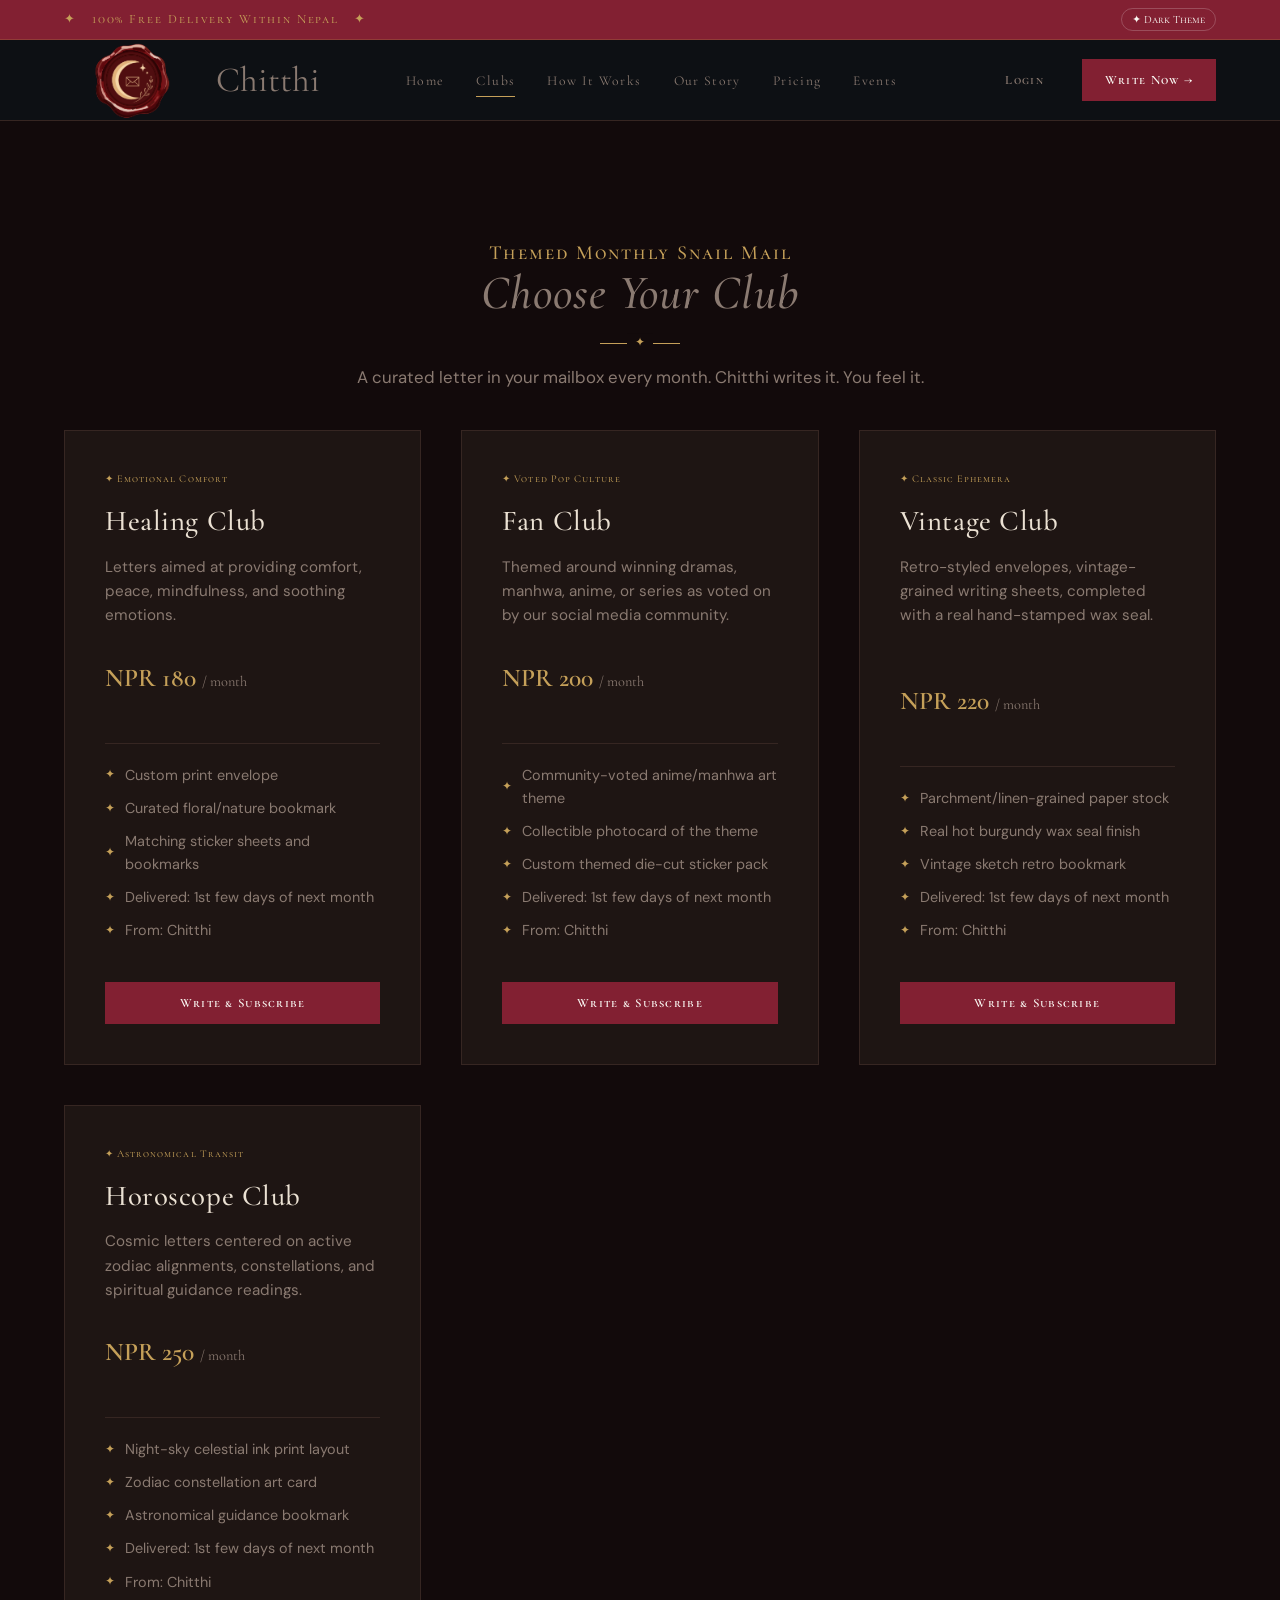
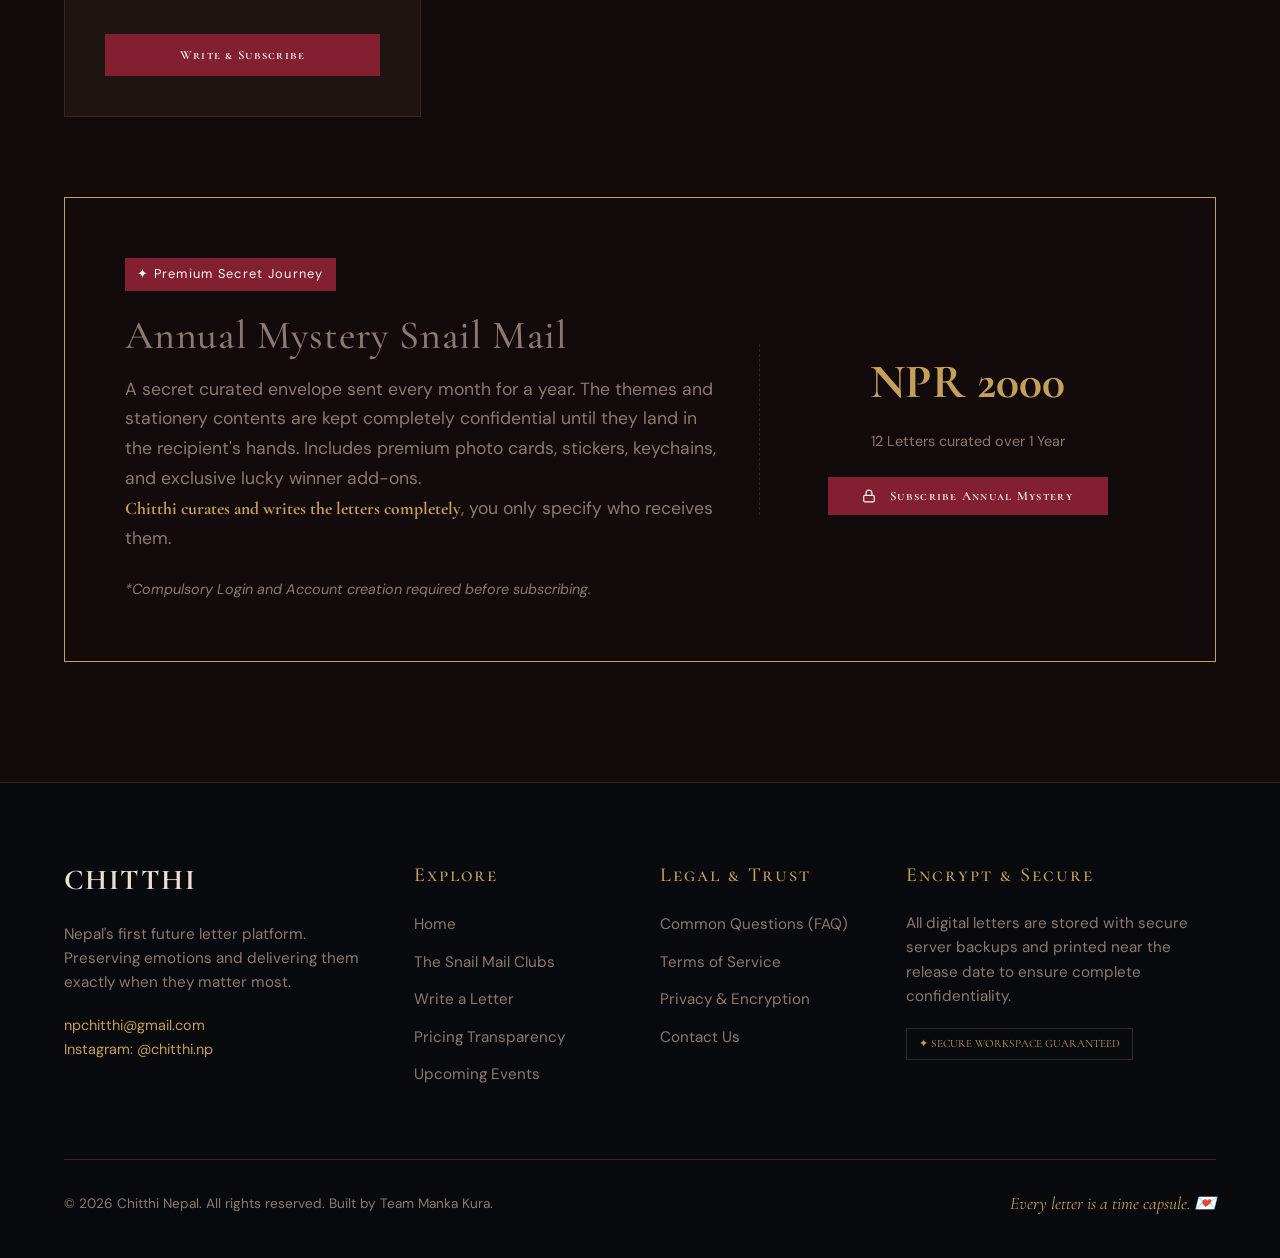
==== commit db42864c: "Update clubs.html" ====
--- a/clubs.html
+++ b/clubs.html
@@ -5,7 +5,7 @@
   <meta name="viewport" content="width=device-width, initial-scale=1.0">
   <meta name="description" content="Choose your Snail Mail Club at Chitthi. Healing, Vintage, Horoscope, Fan Club, or the Annual Mystery Snail Mail.">
   <title>The Snail Mail Clubs — Chitthi</title>
-  <link rel="icon" type="image/png" href="images/sec-logo1.png"><link rel="stylesheet" href="style.css">
+  <link rel="icon" type="image/png" href="sec-logo1.png"><link rel="stylesheet" href="style.css">
   <style>
     .clubs-hero {
       text-align: center;
@@ -105,7 +105,7 @@
   <nav class="navbar">
     <div class="container navbar-container">
       <a href="index.html" class="logo-area">
-        <img src="images/logo.png" alt="Chitthi Logo" class="logo-img" style="height: 140px; transform: translateY(10px);">
+        <img src="logo.png" alt="Chitthi Logo" class="logo-img" style="height: 140px; transform: translateY(10px);">
        Chitthi</a>
 
       <!-- Desktop Links -->
